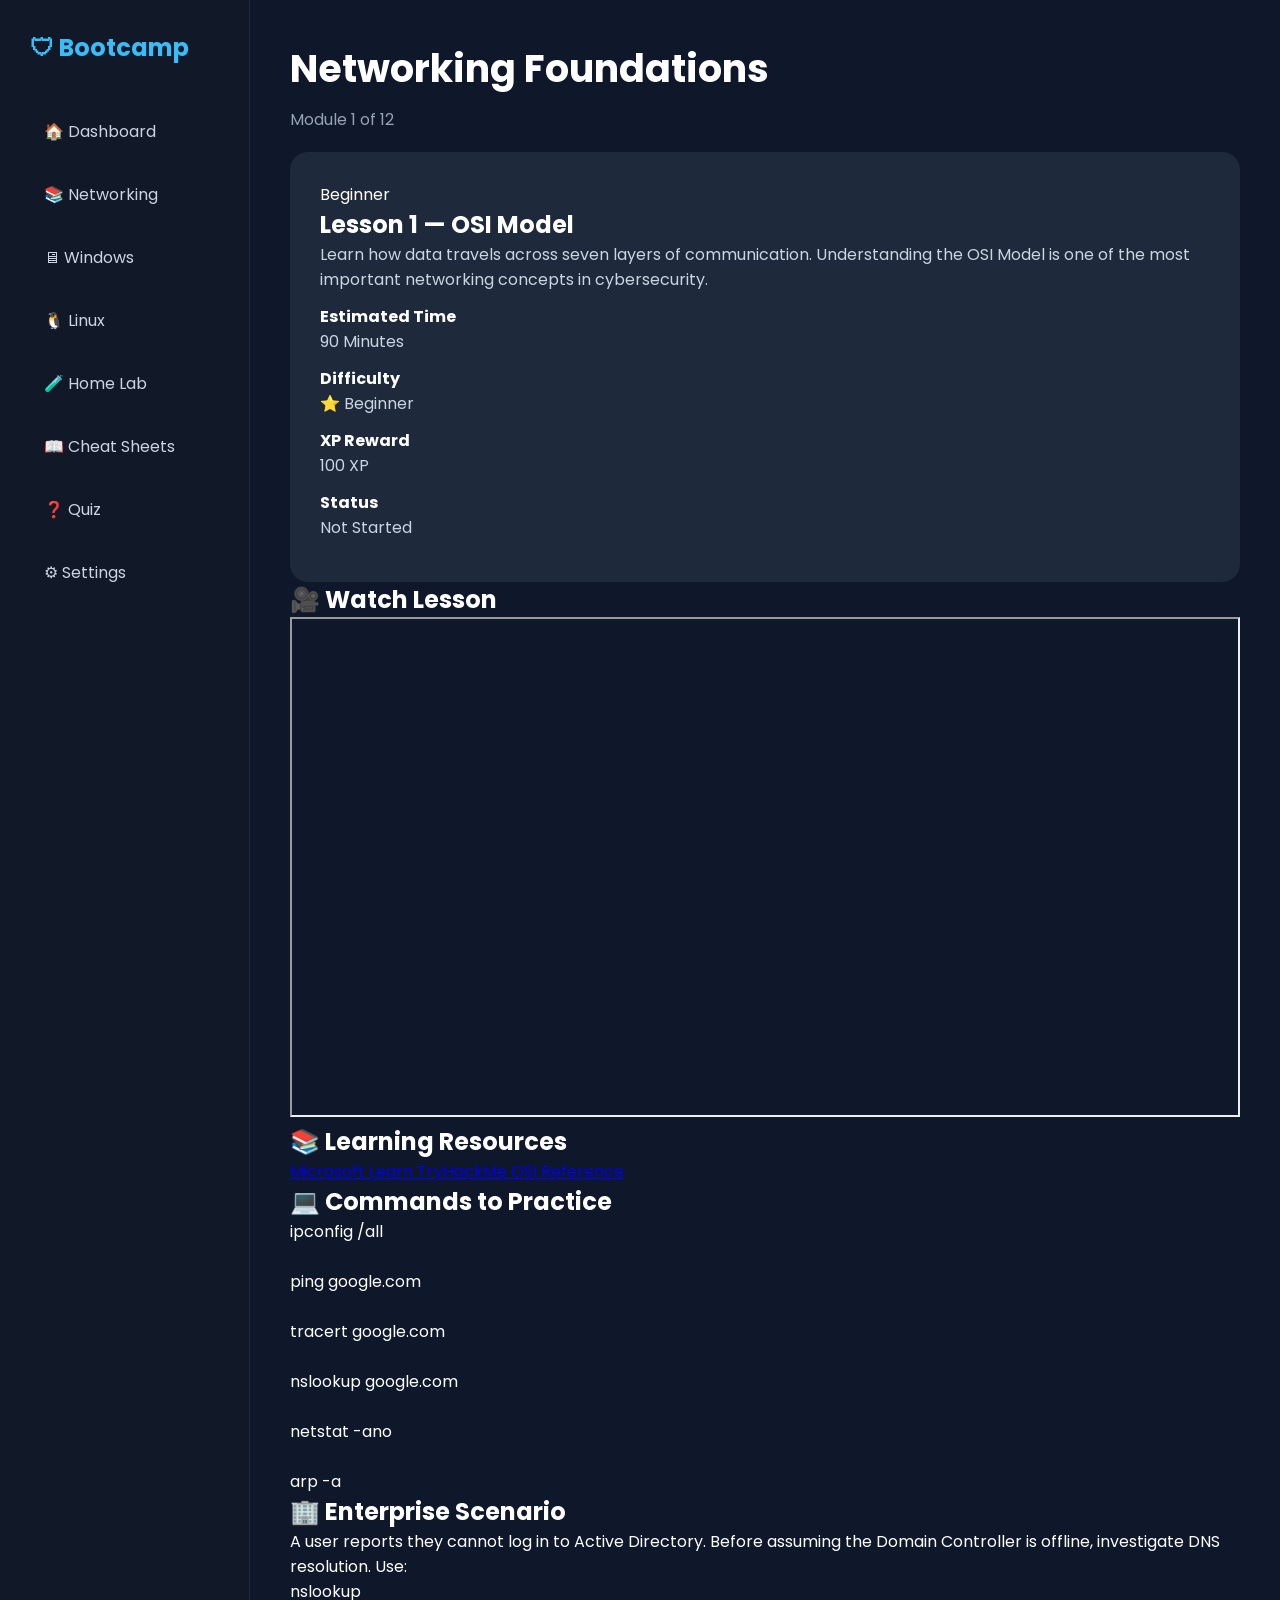
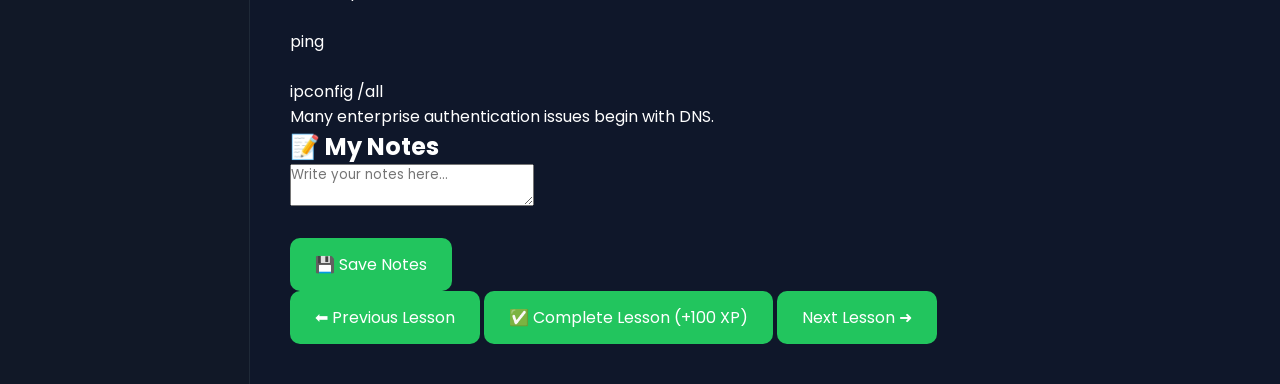
==== networking.html @ dc17fa32 "Add files via upload" ====
<!DOCTYPE html>
<html lang="en">

<head>

<meta charset="UTF-8">
<meta name="viewport" content="width=device-width, initial-scale=1.0">

<title>Networking Module | Cybersecurity Bootcamp</title>

<link rel="stylesheet" href="style.css">

<link href="https://fonts.googleapis.com/css2?family=Poppins:wght@300;400;500;600;700&display=swap" rel="stylesheet">

</head>

<body>

<!-- Sidebar -->

<div class="sidebar">

<h2>🛡 Bootcamp</h2>

<a href="index.html">🏠 Dashboard</a>

<a class="active" href="networking.html">📚 Networking</a>

<a href="#">🖥 Windows</a>

<a href="#">🐧 Linux</a>

<a href="#">🧪 Home Lab</a>

<a href="#">📖 Cheat Sheets</a>

<a href="#">❓ Quiz</a>

<a href="#">⚙ Settings</a>

</div>

<!-- Main -->

<div class="main">

<header>

<h1>Networking Foundations</h1>

<p>Module 1 of 12</p>

</header>

<!-- Lesson Card -->

<section class="lesson">

<span class="badge beginner">

Beginner

</span>

<h2>Lesson 1 — OSI Model</h2>

<p>

Learn how data travels across seven layers of communication.

Understanding the OSI Model is one of the most important networking concepts in cybersecurity.

</p>

<div class="lesson-grid">

<div>

<strong>Estimated Time</strong>

<p>90 Minutes</p>

</div>

<div>

<strong>Difficulty</strong>

<p>⭐ Beginner</p>

</div>

<div>

<strong>XP Reward</strong>

<p>100 XP</p>

</div>

<div>

<strong>Status</strong>

<p>Not Started</p>

</div>

</div>

</section>

<!-- Video -->

<section class="panel">

<h2>🎥 Watch Lesson</h2>

<iframe
width="100%"
height="500"
src="https://www.youtube.com/embed/vv4y_uOneC0"
title="Professor Messer"
allowfullscreen>

</iframe>

</section>

<!-- Resources -->

<section class="panel">

<h2>📚 Learning Resources</h2>

<div class="resource-buttons">

<a
href="https://learn.microsoft.com/training/"
target="_blank">

Microsoft Learn

</a>

<a
href="https://tryhackme.com/path/outline/presecurity"
target="_blank">

TryHackMe

</a>

<a
href="https://www.cloudflare.com/learning/ddos/glossary/open-systems-interconnection-model-osi/"
target="_blank">

OSI Reference

</a>

</div>

</section>

<!-- Commands -->

<section class="panel">

<h2>💻 Commands to Practice</h2>

<pre>
ipconfig /all

ping google.com

tracert google.com

nslookup google.com

netstat -ano

arp -a
</pre>

</section>

<!-- Enterprise -->

<section class="panel">

<h2>🏢 Enterprise Scenario</h2>

<p>

A user reports they cannot log in to Active Directory.

Before assuming the Domain Controller is offline,

investigate DNS resolution.

Use:

</p>

<pre>
nslookup

ping

ipconfig /all
</pre>

<p>

Many enterprise authentication issues begin with DNS.

</p>

</section>

<!-- Notes -->

<section class="panel">

<h2>📝 My Notes</h2>

<textarea
id="notes"
placeholder="Write your notes here..."></textarea>

<br><br>

<button>

💾 Save Notes

</button>

</section>

<!-- Navigation -->

<section class="navigation">

<button>

⬅ Previous Lesson

</button>

<button>

✅ Complete Lesson (+100 XP)

</button>

<button>

Next Lesson ➜

</button>

</section>

</div>

</body>

</html>
---- style.css ----
/* ===========================
   Cybersecurity Bootcamp Portal
   Version 1.0
=========================== */

*{
    margin:0;
    padding:0;
    box-sizing:border-box;
    font-family:'Poppins',sans-serif;
}

body{

    background:#0f172a;

    color:white;

    display:flex;

}

/* Sidebar */

.sidebar{

    width:250px;

    background:#111827;

    min-height:100vh;

    padding:30px;

    border-right:1px solid #1f2937;

}

.sidebar h2{

    color:#38bdf8;

    margin-bottom:40px;

}

.sidebar a{

    display:block;

    color:#cbd5e1;

    text-decoration:none;

    padding:14px;

    margin-bottom:10px;

    border-radius:10px;

    transition:.3s;

}

.sidebar a:hover{

    background:#2563eb;

    color:white;

}

/* Main */

.main{

    flex:1;

    padding:40px;

}

header h1{

    font-size:38px;

    margin-bottom:10px;

}

header p{

    color:#94a3b8;

}

/* Cards */

.cards{

    margin-top:35px;

    display:grid;

    grid-template-columns:repeat(auto-fit,minmax(220px,1fr));

    gap:20px;

}

.card{

    background:#1e293b;

    padding:25px;

    border-radius:18px;

    transition:.3s;

    border:1px solid #334155;

}

.card:hover{

    transform:translateY(-8px);

    border-color:#38bdf8;

}

.card h3{

    color:#94a3b8;

    margin-bottom:15px;

}

.card h2{

    color:#38bdf8;

    font-size:32px;

}

/* Today's Lesson */

.today{

    margin-top:45px;

}

.lesson{

    background:#1e293b;

    margin-top:20px;

    padding:30px;

    border-radius:18px;

}

.lesson h3{

    margin-bottom:15px;

}

.lesson p{

    margin-bottom:12px;

    color:#cbd5e1;

}

.lesson a{

    display:inline-block;

    text-decoration:none;

    color:white;

    background:#2563eb;

    padding:12px 20px;

    border-radius:10px;

    margin-right:10px;

    transition:.3s;

}

.lesson a:hover{

    background:#38bdf8;

}

/* Progress */

.progress{

    margin-top:45px;

}

canvas{

    margin-top:20px;

    background:white;

    border-radius:15px;

    padding:15px;

}

/* Responsive */

@media(max-width:900px){

body{

flex-direction:column;

}

.sidebar{

width:100%;

min-height:auto;

}

.cards{

grid-template-columns:1fr;

}

}

button{

background:#22c55e;

color:white;

padding:14px 25px;

border:none;

border-radius:10px;

font-size:16px;

cursor:pointer;

transition:.3s;

}

button:hover{

background:#16a34a;

}
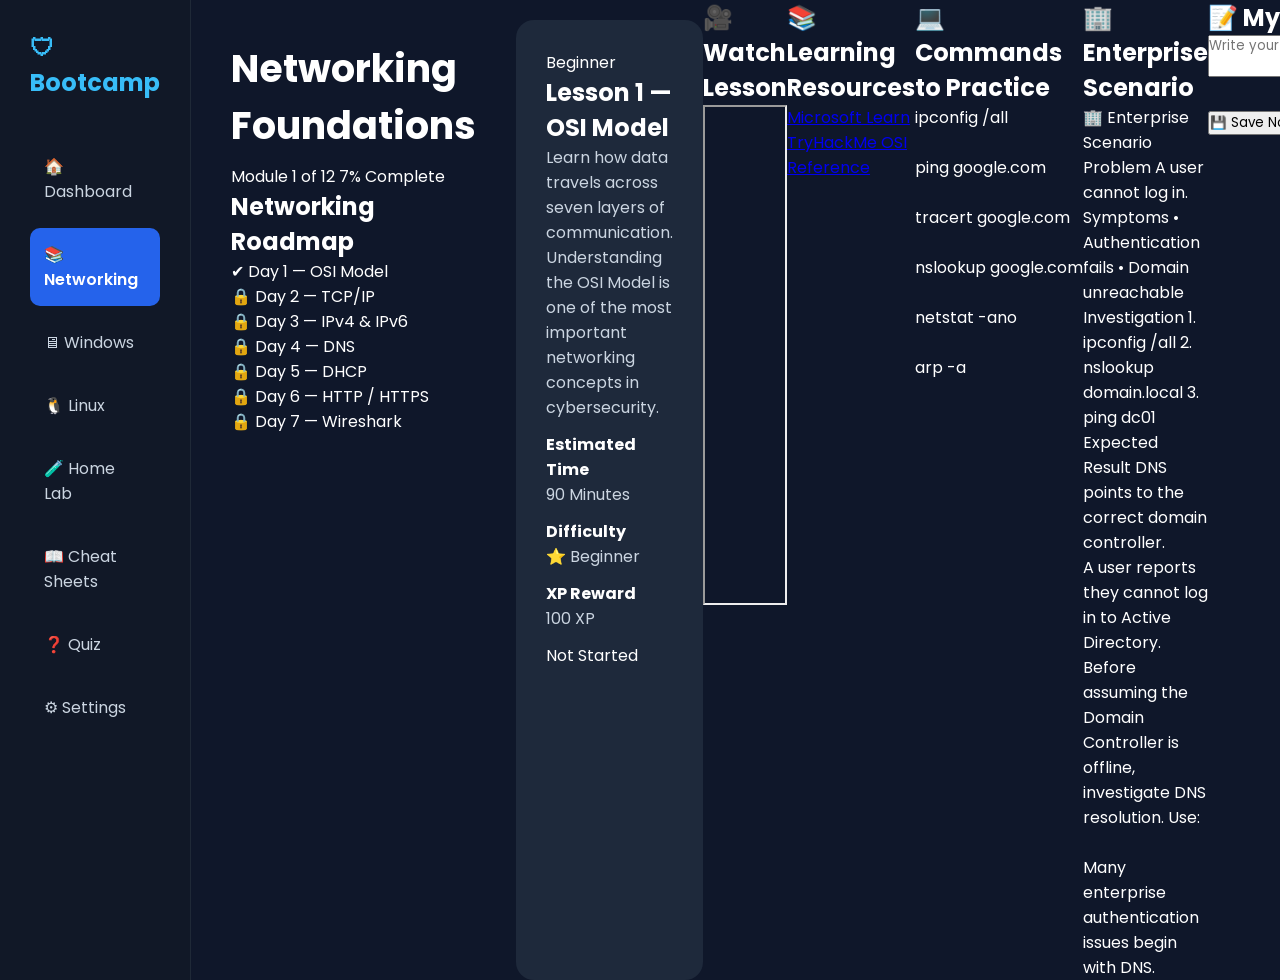
==== commit dd1a5cbd: "Add files via upload" ====
--- a/networking.html
+++ b/networking.html
@@ -48,10 +48,77 @@
 
 <h1>Networking Foundations</h1>
 
-<p>Module 1 of 12</p>
+<div class="module-progress">
+
+<div class="progress-header">
+
+<span>Module 1 of 12</span>
+
+<span>7% Complete</span>
+
+</div>
+
+<div class="progress-bar">
+
+<div class="progress-fill"></div>
+
+</div>
+
+</div>
 
 </header>
 
+<section class="panel">
+
+<h2>Networking Roadmap</h2>
+
+
+<div class="lesson-item completed">
+
+✔ Day 1 — OSI Model
+
+</div>
+
+<div class="lesson-item">
+
+🔒 Day 2 — TCP/IP
+
+</div>
+
+<div class="lesson-item">
+
+🔒 Day 3 — IPv4 & IPv6
+
+</div>
+
+<div class="lesson-item">
+
+🔒 Day 4 — DNS
+
+</div>
+
+<div class="lesson-item">
+
+🔒 Day 5 — DHCP
+
+</div>
+
+<div class="lesson-item">
+
+🔒 Day 6 — HTTP / HTTPS
+
+</div>
+
+<div class="lesson-item">
+
+🔒 Day 7 — Wireshark
+
+</div>
+
+</div>
+
+</section>
+
 <!-- Lesson Card -->
 
 <section class="lesson">
@@ -100,9 +167,13 @@
 
 <div>
 
-<strong>Status</strong>
-
-<p>Not Started</p>
+<span id="lessonStatus"
+
+class="status waiting">
+
+Not Started
+
+</span>
 
 </div>
 
@@ -191,6 +262,23 @@
 
 <h2>🏢 Enterprise Scenario</h2>
 
+🏢 Enterprise Scenario
+
+Problem
+A user cannot log in.
+
+Symptoms
+• Authentication fails
+• Domain unreachable
+
+Investigation
+1. ipconfig /all
+2. nslookup domain.local
+3. ping dc01
+
+Expected Result
+DNS points to the correct domain controller.
+
 <p>
 
 A user reports they cannot log in to Active Directory.
@@ -204,11 +292,7 @@
 </p>
 
 <pre>
-nslookup
-
-ping
-
-ipconfig /all
+
 </pre>
 
 <p>
--- a/style.css
+++ b/style.css
@@ -70,6 +70,16 @@
 
 }
 
+.sidebar a.active{
+
+background:#2563eb;
+
+color:white;
+
+font-weight:600;
+
+}
+
 /* Main */
 
 .main{
@@ -248,7 +258,6 @@
 
 grid-template-columns:1fr;
 
-}
 
 }
 
@@ -276,4 +285,89 @@
 
 background:#16a34a;
 
-}+}
+
+.module-progress{
+
+margin:20px 0 30px;
+
+}
+
+.progress-header{
+
+display:flex;
+
+justify-content:space-between;
+
+margin-bottom:10px;
+
+color:#94a3b8;
+
+}
+
+.progress-bar{
+
+height:12px;
+
+background:#1e293b;
+
+border-radius:10px;
+
+overflow:hidden;
+
+}
+
+.progress-fill{
+
+width:7%;
+
+height:100%;
+
+background:#38bdf8;
+
+transition:.5s;
+
+}
+
+<div class="lesson-list">
+
+.lesson-list{
+
+display:grid;
+
+gap:12px;
+
+margin-top:20px;
+
+}
+
+.lesson-item{
+
+padding:18px;
+
+background:#1e293b;
+
+border-radius:12px;
+
+cursor:pointer;
+
+transition:.3s;
+
+border:1px solid #334155;
+
+}
+
+.lesson-item:hover{
+
+border-color:#38bdf8;
+
+transform:translateX(8px);
+
+}
+
+.roadmap{
+    position: sticky;
+    top:20px;
+}
+
+.completed{
